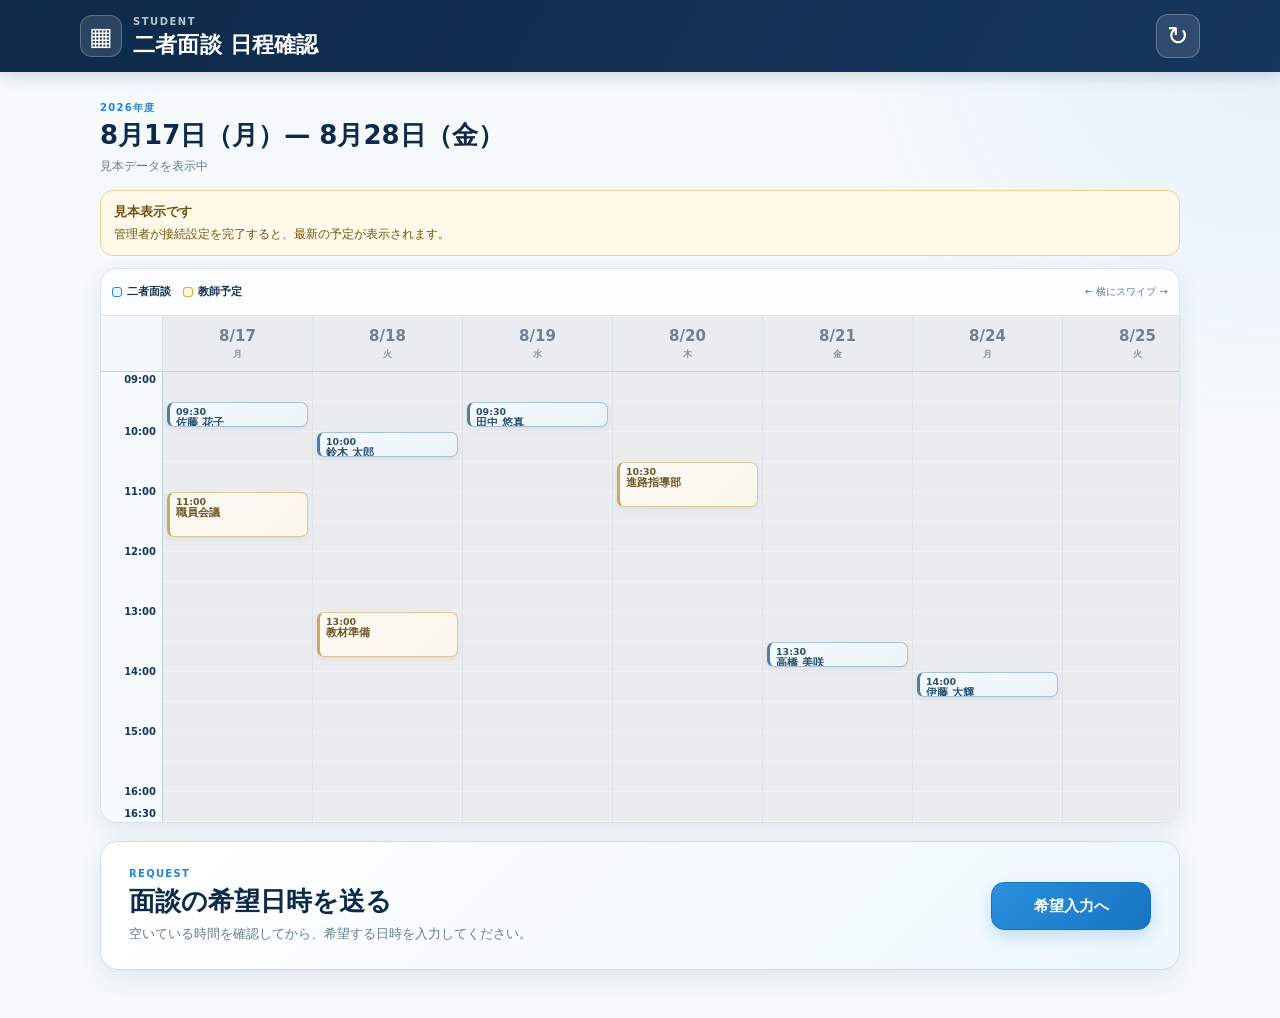
==== student-site/index.html @ 9f1d2cae "Add files via upload" ====
<!doctype html>
<html lang="ja">
<head>
  <meta charset="utf-8">
  <meta name="viewport" content="width=device-width, initial-scale=1, viewport-fit=cover">
  <meta name="theme-color" content="#17365d">
  <meta name="description" content="二者面談の日程を確認する生徒用ページ">
  <title>二者面談 日程確認</title>
  <link rel="stylesheet" href="styles.css">
</head>
<body data-page="student">
  <header class="app-header">
    <div class="brand">
      <span class="brand-icon" aria-hidden="true">▦</span>
      <div>
        <p class="eyebrow">STUDENT</p>
        <h1>二者面談 日程確認</h1>
      </div>
    </div>
    <button class="icon-button" id="refreshButton" type="button" aria-label="予定を更新" title="予定を更新"><span aria-hidden="true">↻</span></button>
  </header>

  <main class="page-shell">
    <section class="intro-row" aria-labelledby="rangeTitle">
      <div>
        <p class="section-kicker">2026年度</p>
        <h2 id="rangeTitle">8月17日（月）— 8月28日（金）</h2>
        <p class="updated-text" id="updatedText">予定を読み込んでいます…</p>
      </div>
    </section>

    <div class="setup-alert" id="setupAlert" hidden>
      <strong>見本表示です</strong>
      <span>管理者が接続設定を完了すると、最新の予定が表示されます。</span>
    </div>

    <section class="calendar-card" aria-label="二者面談カレンダー">
      <div class="calendar-toolbar">
        <div class="legend" aria-label="予定の色分け">
          <span><i class="legend-dot interview"></i>二者面談</span>
          <span><i class="legend-dot teacher"></i>教師予定</span>
        </div>
        <p class="swipe-hint"><span aria-hidden="true">←</span> 横にスワイプ <span aria-hidden="true">→</span></p>
      </div>
      <div class="calendar-scroll" id="calendarScroll" tabindex="0" aria-label="横にスクロールできます">
        <div class="calendar-stage" id="calendarStage"></div>
      </div>
    </section>

    <section class="request-cta">
      <div>
        <p class="section-kicker">REQUEST</p>
        <h2>面談の希望日時を送る</h2>
        <p>空いている時間を確認してから、希望する日時を入力してください。</p>
      </div>
      <a class="primary-button" href="request.html">希望入力へ</a>
    </section>
  </main>

  <div class="toast" id="toast" role="status" aria-live="polite"></div>
  <script src="config.js"></script>
  <script src="app.js"></script>
</body>
</html>
---- student-site/styles.css ----
:root {
  --navy: #17365d;
  --navy-deep: #0d2a4a;
  --blue: #2386d8;
  --blue-soft: #eaf4fb;
  --blue-line: #8fc6ee;
  --amber: #e9a719;
  --amber-soft: #fff6df;
  --amber-line: #f2c768;
  --ink: #17324d;
  --muted: #667b8f;
  --line: #d8e3ec;
  --surface: #ffffff;
  --canvas: #f5f9fc;
  --past: #eef1f4;
  --danger: #c43c43;
  --minute-px: 1px;
  --calendar-minutes: 450;
  --time-width: 48px;
  --day-width: calc((100vw - 72px) / 5);
  --header-height: 56px;
  --shadow: 0 8px 26px rgba(23, 54, 93, 0.09);
}

* {
  box-sizing: border-box;
}

html {
  color-scheme: light;
  background: var(--canvas);
  -webkit-text-size-adjust: 100%;
}

body {
  min-width: 320px;
  margin: 0;
  color: var(--ink);
  background:
    radial-gradient(circle at 100% 0%, rgba(35, 134, 216, 0.08), transparent 28rem),
    var(--canvas);
  font-family: "Noto Sans JP", "Hiragino Sans", "Yu Gothic UI", "Yu Gothic", system-ui, sans-serif;
  font-size: 15px;
  line-height: 1.6;
}

button,
input,
select,
textarea {
  font: inherit;
}

button,
a {
  -webkit-tap-highlight-color: transparent;
}

button {
  color: inherit;
}

a {
  color: inherit;
}

[hidden] {
  display: none !important;
}

.app-header {
  position: sticky;
  z-index: 30;
  top: 0;
  display: flex;
  min-height: 72px;
  align-items: center;
  justify-content: space-between;
  gap: 12px;
  padding: max(10px, env(safe-area-inset-top)) 14px 10px;
  color: #fff;
  background: linear-gradient(120deg, var(--navy-deep), var(--navy));
  box-shadow: 0 3px 16px rgba(13, 42, 74, 0.18);
}

.app-header.simple {
  position: static;
}

.brand {
  display: flex;
  min-width: 0;
  align-items: center;
  gap: 11px;
}

.brand-icon {
  display: grid;
  width: 42px;
  height: 42px;
  flex: 0 0 42px;
  place-items: center;
  border: 1px solid rgba(255, 255, 255, 0.24);
  border-radius: 12px;
  background: rgba(255, 255, 255, 0.12);
  font-size: 25px;
  font-weight: 800;
  line-height: 1;
}

.eyebrow {
  margin: 0 0 1px;
  color: rgba(255, 255, 255, 0.72);
  font-size: 10px;
  font-weight: 800;
  letter-spacing: 0.15em;
}

.brand h1 {
  overflow: hidden;
  margin: 0;
  font-size: clamp(17px, 5vw, 22px);
  line-height: 1.25;
  letter-spacing: 0.01em;
  text-overflow: ellipsis;
  white-space: nowrap;
}

.icon-button,
.close-button {
  display: grid;
  min-width: 44px;
  height: 44px;
  cursor: pointer;
  place-items: center;
  border: 1px solid rgba(255, 255, 255, 0.25);
  border-radius: 12px;
  color: #fff;
  background: rgba(255, 255, 255, 0.11);
  font-size: 26px;
  line-height: 1;
  transition: transform 0.15s ease, background 0.15s ease;
}

.icon-button:active,
.close-button:active,
.primary-button:active,
.secondary-button:active,
.danger-button:active {
  transform: scale(0.98);
}

.icon-button.is-loading span {
  animation: spin 0.8s linear infinite;
}

.page-shell,
.form-page-shell {
  width: min(100%, 1120px);
  margin: 0 auto;
  padding: 20px 12px calc(34px + env(safe-area-inset-bottom));
}

.intro-row {
  display: flex;
  align-items: flex-end;
  justify-content: space-between;
  gap: 16px;
  margin-bottom: 14px;
}

.section-kicker {
  margin: 0 0 2px;
  color: var(--blue);
  font-size: 10px;
  font-weight: 900;
  letter-spacing: 0.13em;
}

.intro-row h2,
.form-card h2,
.success-card h2,
.request-cta h2,
.dialog-header h2,
.password-dialog h2 {
  margin: 0;
  color: var(--navy-deep);
  font-size: clamp(18px, 4.8vw, 26px);
  line-height: 1.35;
}

.updated-text {
  margin: 4px 0 0;
  color: var(--muted);
  font-size: 12px;
}

.primary-button,
.secondary-button,
.danger-button {
  display: inline-flex;
  min-height: 48px;
  align-items: center;
  justify-content: center;
  gap: 6px;
  cursor: pointer;
  border-radius: 13px;
  padding: 0 18px;
  font-weight: 800;
  line-height: 1.2;
  text-align: center;
  text-decoration: none;
  transition: transform 0.15s ease, box-shadow 0.15s ease, opacity 0.15s ease;
}

.primary-button {
  border: 1px solid #1674c1;
  color: #fff;
  background: linear-gradient(135deg, #2b90de, #1674c1);
  box-shadow: 0 7px 16px rgba(35, 134, 216, 0.22);
}

.primary-button.compact {
  min-height: 44px;
  flex: 0 0 auto;
  padding-inline: 14px;
  font-size: 14px;
}

.secondary-button {
  border: 1px solid var(--line);
  color: var(--navy);
  background: #fff;
}

.danger-button {
  border: 1px solid #efb5b8;
  color: var(--danger);
  background: #fff5f5;
}

button:disabled {
  cursor: wait;
  opacity: 0.62;
}

.setup-alert {
  display: grid;
  gap: 2px;
  margin: 0 0 12px;
  border: 1px solid #efd18c;
  border-radius: 13px;
  padding: 11px 13px;
  color: #715111;
  background: #fff9e9;
  font-size: 12px;
}

.setup-alert strong {
  font-size: 13px;
}

.calendar-card {
  overflow: hidden;
  border: 1px solid var(--line);
  border-radius: 18px;
  background: var(--surface);
  box-shadow: var(--shadow);
}

.calendar-toolbar {
  display: flex;
  min-height: 47px;
  align-items: center;
  justify-content: space-between;
  gap: 10px;
  border-bottom: 1px solid var(--line);
  padding: 8px 11px;
  background: #fbfdff;
}

.legend {
  display: flex;
  flex-wrap: wrap;
  gap: 8px 12px;
  font-size: 11px;
  font-weight: 700;
}

.legend span {
  display: inline-flex;
  align-items: center;
  gap: 5px;
}

.legend-dot {
  display: inline-block;
  width: 10px;
  height: 10px;
  border-radius: 3px;
}

.legend-dot.interview {
  border: 1px solid var(--blue);
  background: var(--blue-soft);
}

.legend-dot.teacher {
  border: 1px solid var(--amber);
  background: var(--amber-soft);
}

.swipe-hint {
  margin: 0;
  color: var(--muted);
  font-size: 10px;
  white-space: nowrap;
}

.calendar-scroll {
  overflow: auto;
  max-height: min(63vh, 670px);
  overscroll-behavior: contain;
  scroll-behavior: smooth;
  scrollbar-color: #aac3d7 transparent;
  scrollbar-width: thin;
}

.calendar-scroll:focus-visible {
  outline: 3px solid rgba(35, 134, 216, 0.35);
  outline-offset: -3px;
}

.calendar-stage {
  position: relative;
  width: calc(var(--time-width) + (var(--day-width) * 10));
  min-width: 100%;
  height: calc(var(--header-height) + (var(--calendar-minutes) * var(--minute-px)));
  background: #fff;
}

.date-header {
  position: sticky;
  z-index: 12;
  top: 0;
  display: grid;
  height: var(--header-height);
  grid-template-columns: var(--time-width) repeat(10, var(--day-width));
  border-bottom: 1px solid #bfd1df;
  background: rgba(246, 251, 255, 0.97);
  backdrop-filter: blur(8px);
}

.date-header-spacer {
  position: sticky;
  z-index: 14;
  left: 0;
  border-right: 1px solid var(--line);
  background: #f2f8fc;
}

.date-cell {
  display: grid;
  align-content: center;
  justify-items: center;
  border-right: 1px solid var(--line);
  padding: 3px 1px;
  color: var(--navy);
  line-height: 1.15;
  text-align: center;
}

.date-cell .month-day {
  font-size: clamp(11px, 3.1vw, 15px);
  font-weight: 900;
}

.date-cell .weekday {
  margin-top: 3px;
  color: var(--muted);
  font-size: 9px;
  font-weight: 700;
}

.date-cell.past {
  color: #71808e;
  background: #e9edf1;
}

.date-cell.past .weekday {
  color: #87939e;
}

.date-cell.today {
  color: #fff;
  background: var(--blue);
}

.date-cell.today .weekday {
  color: rgba(255, 255, 255, 0.8);
}

.time-axis {
  position: sticky;
  z-index: 10;
  left: 0;
  width: var(--time-width);
  height: calc(var(--calendar-minutes) * var(--minute-px));
  border-right: 1px solid #bfd1df;
  background: #f8fbfd;
}

.time-label {
  position: absolute;
  right: 6px;
  translate: 0 -50%;
  color: var(--navy);
  font-size: 10px;
  font-weight: 800;
  font-variant-numeric: tabular-nums;
}

.time-label.first {
  translate: 0 0;
}

.time-label.last {
  translate: 0 -100%;
}

.days-layer {
  position: absolute;
  top: var(--header-height);
  left: var(--time-width);
  display: grid;
  width: calc(var(--day-width) * 10);
  height: calc(var(--calendar-minutes) * var(--minute-px));
  grid-template-columns: repeat(10, var(--day-width));
}

.day-column {
  position: relative;
  min-width: 0;
  cursor: crosshair;
  border-right: 1px solid var(--line);
  background:
    repeating-linear-gradient(
      to bottom,
      transparent 0,
      transparent calc(30 * var(--minute-px) - 1px),
      #edf3f7 calc(30 * var(--minute-px) - 1px),
      #edf3f7 calc(30 * var(--minute-px))
    ),
    repeating-linear-gradient(
      to bottom,
      transparent 0,
      transparent calc(60 * var(--minute-px) - 1px),
      #cad8e3 calc(60 * var(--minute-px) - 1px),
      #cad8e3 calc(60 * var(--minute-px))
    );
}

body[data-page="student"] .day-column {
  cursor: default;
}

.day-column.past {
  background-color: rgba(226, 231, 235, 0.76);
  filter: saturate(0.55);
}

.event-card {
  position: absolute;
  z-index: 2;
  right: 2px;
  left: 2px;
  overflow: hidden;
  min-height: 18px;
  cursor: pointer;
  border: 1px solid;
  border-left-width: 3px;
  border-radius: 5px;
  padding: 2px 3px;
  font-size: clamp(7px, 2.15vw, 11px);
  line-height: 1.17;
  text-align: left;
  box-shadow: 0 2px 6px rgba(23, 54, 93, 0.08);
  animation: card-in 0.16s ease-out both;
}

body[data-page="student"] .event-card {
  cursor: default;
}

.event-card.interview {
  border-color: var(--blue-line);
  border-left-color: var(--blue);
  color: #075697;
  background: linear-gradient(135deg, #f3faff, var(--blue-soft));
}

.event-card.teacher {
  border-color: var(--amber-line);
  border-left-color: var(--amber);
  color: #815500;
  background: linear-gradient(135deg, #fffaf0, var(--amber-soft));
}

.event-time {
  display: block;
  font-size: 0.86em;
  font-weight: 800;
  font-variant-numeric: tabular-nums;
  white-space: nowrap;
}

.event-title {
  display: -webkit-box;
  overflow: hidden;
  font-weight: 800;
  -webkit-box-orient: vertical;
  -webkit-line-clamp: 2;
}

.tap-help {
  margin: 10px 2px 0;
  color: var(--muted);
  font-size: 11px;
  text-align: center;
}

.request-cta {
  display: grid;
  gap: 15px;
  margin-top: 18px;
  border: 1px solid #c7ddec;
  border-radius: 18px;
  padding: 20px;
  background: linear-gradient(135deg, #fff, #edf7fd);
  box-shadow: var(--shadow);
}

.request-cta p:not(.section-kicker) {
  margin: 5px 0 0;
  color: var(--muted);
  font-size: 13px;
}

.request-cta .primary-button {
  width: 100%;
}

.event-dialog,
.password-dialog {
  width: min(calc(100% - 24px), 620px);
  max-height: calc(100dvh - 24px);
  overflow: auto;
  border: 0;
  border-radius: 20px;
  padding: 0;
  color: var(--ink);
  background: #fff;
  box-shadow: 0 24px 80px rgba(13, 42, 74, 0.28);
}

.password-dialog {
  width: min(calc(100% - 24px), 440px);
}

.event-dialog::backdrop,
.password-dialog::backdrop {
  background: rgba(9, 30, 50, 0.56);
  backdrop-filter: blur(3px);
}

.event-dialog form,
.password-dialog form {
  padding: 20px;
}

.dialog-header {
  display: flex;
  align-items: flex-start;
  justify-content: space-between;
  gap: 14px;
  margin-bottom: 18px;
}

.close-button {
  flex: 0 0 44px;
  border-color: var(--line);
  color: var(--muted);
  background: #f5f8fa;
}

.type-switch {
  display: grid;
  grid-template-columns: 1fr 1fr;
  gap: 8px;
  margin: 0 0 16px;
  border: 0;
  padding: 0;
}

.type-switch legend {
  margin-bottom: 6px;
  font-size: 13px;
  font-weight: 800;
}

.type-switch label {
  cursor: pointer;
}

.type-switch input {
  position: absolute;
  opacity: 0;
  pointer-events: none;
}

.type-switch span {
  display: grid;
  min-height: 46px;
  place-items: center;
  border: 1px solid var(--line);
  border-radius: 12px;
  color: var(--muted);
  background: #fff;
  font-weight: 800;
}

.type-switch input[value="interview"]:checked + span {
  border-color: var(--blue);
  color: #075697;
  background: var(--blue-soft);
  box-shadow: 0 0 0 2px rgba(35, 134, 216, 0.12);
}

.type-switch input[value="teacher"]:checked + span {
  border-color: var(--amber);
  color: #815500;
  background: var(--amber-soft);
  box-shadow: 0 0 0 2px rgba(233, 167, 25, 0.12);
}

.form-grid {
  display: grid;
  gap: 13px;
}

.time-fields {
  display: grid;
  grid-template-columns: 1fr 1fr;
  gap: 9px;
}

.field {
  display: grid;
  gap: 6px;
  margin-bottom: 14px;
  color: var(--navy);
  font-size: 13px;
  font-weight: 800;
}

.field input,
.field select,
.field textarea {
  width: 100%;
  border: 1px solid #bfceda;
  border-radius: 11px;
  outline: 0;
  padding: 11px 12px;
  color: var(--ink);
  background: #fff;
  font-size: 16px;
  font-weight: 500;
  transition: border 0.15s ease, box-shadow 0.15s ease;
}

.field select {
  min-height: 47px;
}

.field textarea {
  min-height: 154px;
  resize: vertical;
  line-height: 1.7;
}

.field input:focus,
.field select:focus,
.field textarea:focus {
  border-color: var(--blue);
  box-shadow: 0 0 0 3px rgba(35, 134, 216, 0.14);
}

.form-error {
  min-height: 1.5em;
  margin: 0;
  color: var(--danger);
  font-size: 12px;
  font-weight: 700;
}

.dialog-actions {
  display: flex;
  flex-wrap: wrap;
  align-items: center;
  gap: 8px;
  margin-top: 10px;
}

.action-spacer {
  flex: 1 1 auto;
}

.form-page-shell {
  width: min(100%, 680px);
  padding-top: 18px;
}

.back-link {
  display: inline-flex;
  min-height: 44px;
  align-items: center;
  gap: 5px;
  margin-bottom: 12px;
  color: var(--blue);
  font-size: 13px;
  font-weight: 800;
  text-decoration: none;
}

.form-card,
.success-card {
  border: 1px solid var(--line);
  border-radius: 20px;
  padding: 22px 18px;
  background: #fff;
  box-shadow: var(--shadow);
}

.form-card .section-kicker,
.success-card .section-kicker {
  margin-bottom: 4px;
}

.form-lead,
.success-card > p:not(.section-kicker) {
  margin: 8px 0 22px;
  color: var(--muted);
}

.form-card form {
  margin-top: 20px;
}

.required-mark {
  display: inline-block;
  margin-left: 5px;
  border-radius: 99px;
  padding: 1px 7px;
  color: #fff;
  background: var(--danger);
  font-size: 10px;
  vertical-align: 1px;
}

.privacy-note {
  margin: -2px 0 12px;
  color: var(--muted);
  font-size: 11px;
}

.full-width {
  width: 100%;
}

.success-card {
  padding-block: 40px;
  text-align: center;
}

.success-icon {
  display: grid;
  width: 64px;
  height: 64px;
  margin: 0 auto 16px;
  place-items: center;
  border-radius: 50%;
  color: #fff;
  background: linear-gradient(135deg, #37a778, #19895c);
  box-shadow: 0 10px 24px rgba(25, 137, 92, 0.2);
  font-size: 32px;
  font-weight: 900;
}

.toast {
  position: fixed;
  z-index: 100;
  right: 14px;
  bottom: calc(16px + env(safe-area-inset-bottom));
  left: 14px;
  max-width: 480px;
  margin: auto;
  translate: 0 24px;
  border-radius: 12px;
  padding: 12px 15px;
  color: #fff;
  background: var(--navy-deep);
  box-shadow: 0 12px 30px rgba(9, 30, 50, 0.24);
  font-size: 13px;
  font-weight: 700;
  opacity: 0;
  pointer-events: none;
  transition: opacity 0.2s ease, translate 0.2s ease;
}

.toast.show {
  translate: 0 0;
  opacity: 1;
}

@keyframes spin {
  to { transform: rotate(1turn); }
}

@keyframes card-in {
  from { opacity: 0; transform: translateY(2px); }
  to { opacity: 1; transform: translateY(0); }
}

@media (min-width: 720px) {
  :root {
    --time-width: 62px;
    --day-width: 150px;
  }

  .app-header {
    padding-inline: max(24px, calc((100vw - 1120px) / 2));
  }

  .page-shell {
    padding: 28px 20px 48px;
  }

  .calendar-scroll {
    max-height: min(68vh, 710px);
  }

  .request-cta {
    grid-template-columns: 1fr auto;
    align-items: center;
    padding: 24px 28px;
  }

  .request-cta .primary-button {
    width: auto;
    min-width: 160px;
  }

  .two-columns {
    grid-template-columns: 1.1fr 1fr;
    align-items: start;
  }

  .event-card {
    right: 4px;
    left: 4px;
    border-radius: 7px;
    padding: 3px 6px;
  }

  .form-card,
  .success-card {
    padding: 30px;
  }
}

@media (max-width: 390px) {
  .brand-icon {
    width: 38px;
    height: 38px;
    flex-basis: 38px;
  }

  .primary-button.compact {
    padding-inline: 11px;
  }

  .primary-button.compact span {
    display: none;
  }

  .intro-row h2 {
    font-size: 16px;
  }
}

@media (prefers-reduced-motion: reduce) {
  *,
  *::before,
  *::after {
    scroll-behavior: auto !important;
    animation-duration: 0.01ms !important;
    transition-duration: 0.01ms !important;
  }
}
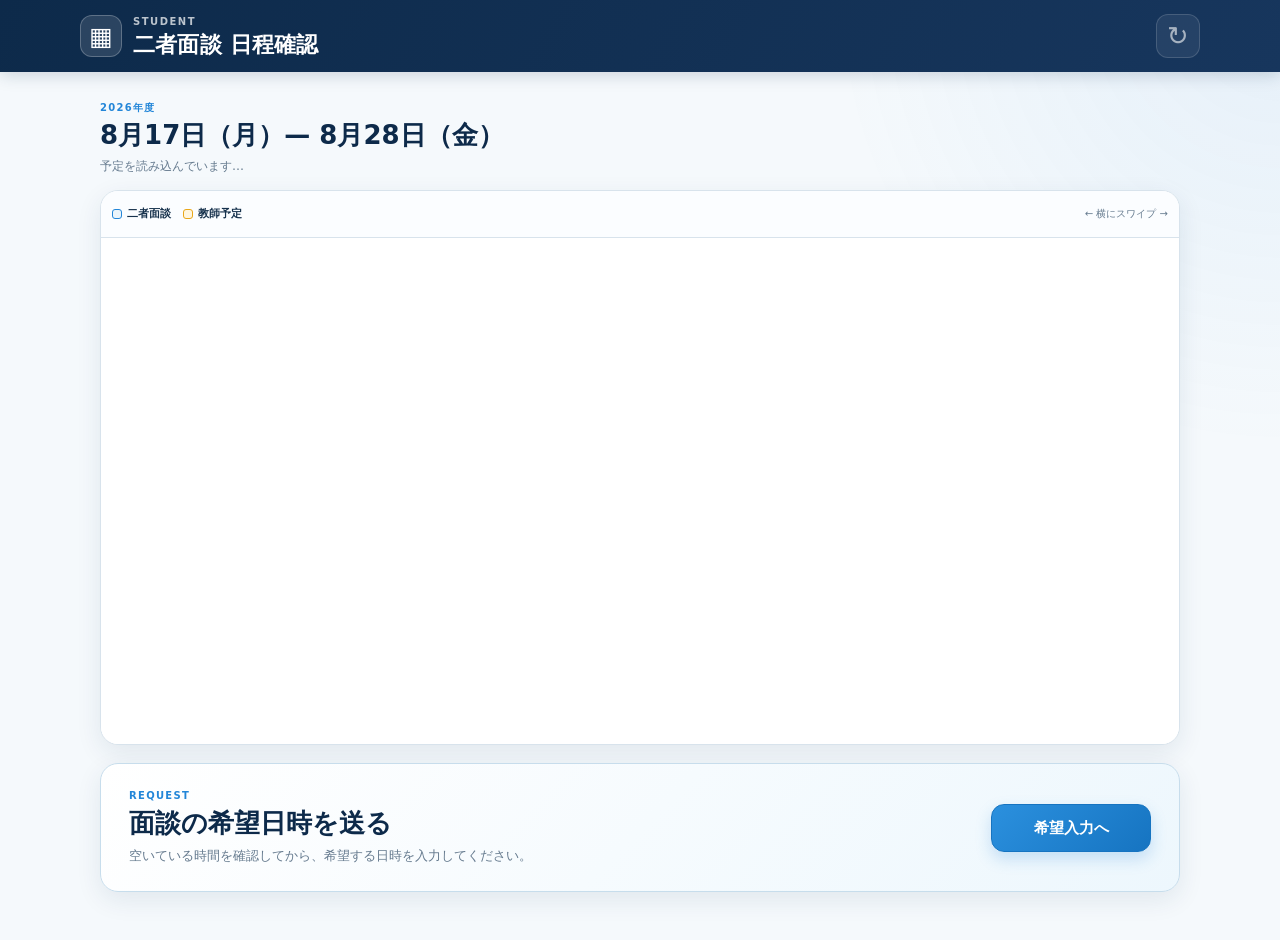
==== commit eda75703: "Add files via upload" ====
--- a/student-site/index.html
+++ b/student-site/index.html
@@ -6,7 +6,7 @@
   <meta name="theme-color" content="#17365d">
   <meta name="description" content="二者面談の日程を確認する生徒用ページ">
   <title>二者面談 日程確認</title>
-  <link rel="stylesheet" href="styles.css">
+  <link rel="stylesheet" href="styles.css?v=20260712-3">
 </head>
 <body data-page="student">
   <header class="app-header">
@@ -58,8 +58,7 @@
   </main>
 
   <div class="toast" id="toast" role="status" aria-live="polite"></div>
-  <script src="config.js"></script>
-  <script src="app.js"></script>
+  <script src="config.js?v=20260712-3"></script>
+  <script src="app.js?v=20260712-3"></script>
 </body>
 </html>
-
--- a/student-site/styles.css
+++ b/student-site/styles.css
@@ -752,6 +752,18 @@
   color: var(--muted);
 }
 
+.deadline-badge {
+  display: inline-flex;
+  margin: 12px 0 0;
+  border: 1px solid #e6b5b8;
+  border-radius: 999px;
+  padding: 5px 11px;
+  color: #a52f36;
+  background: #fff4f4;
+  font-size: 12px;
+  font-weight: 900;
+}
+
 .form-card form {
   margin-top: 20px;
 }
@@ -794,6 +806,11 @@
   box-shadow: 0 10px 24px rgba(25, 137, 92, 0.2);
   font-size: 32px;
   font-weight: 900;
+}
+
+.success-icon.closed {
+  background: linear-gradient(135deg, #e78655, #c85243);
+  box-shadow: 0 10px 24px rgba(200, 82, 67, 0.2);
 }
 
 .toast {
@@ -907,4 +924,3 @@
     transition-duration: 0.01ms !important;
   }
 }
-
